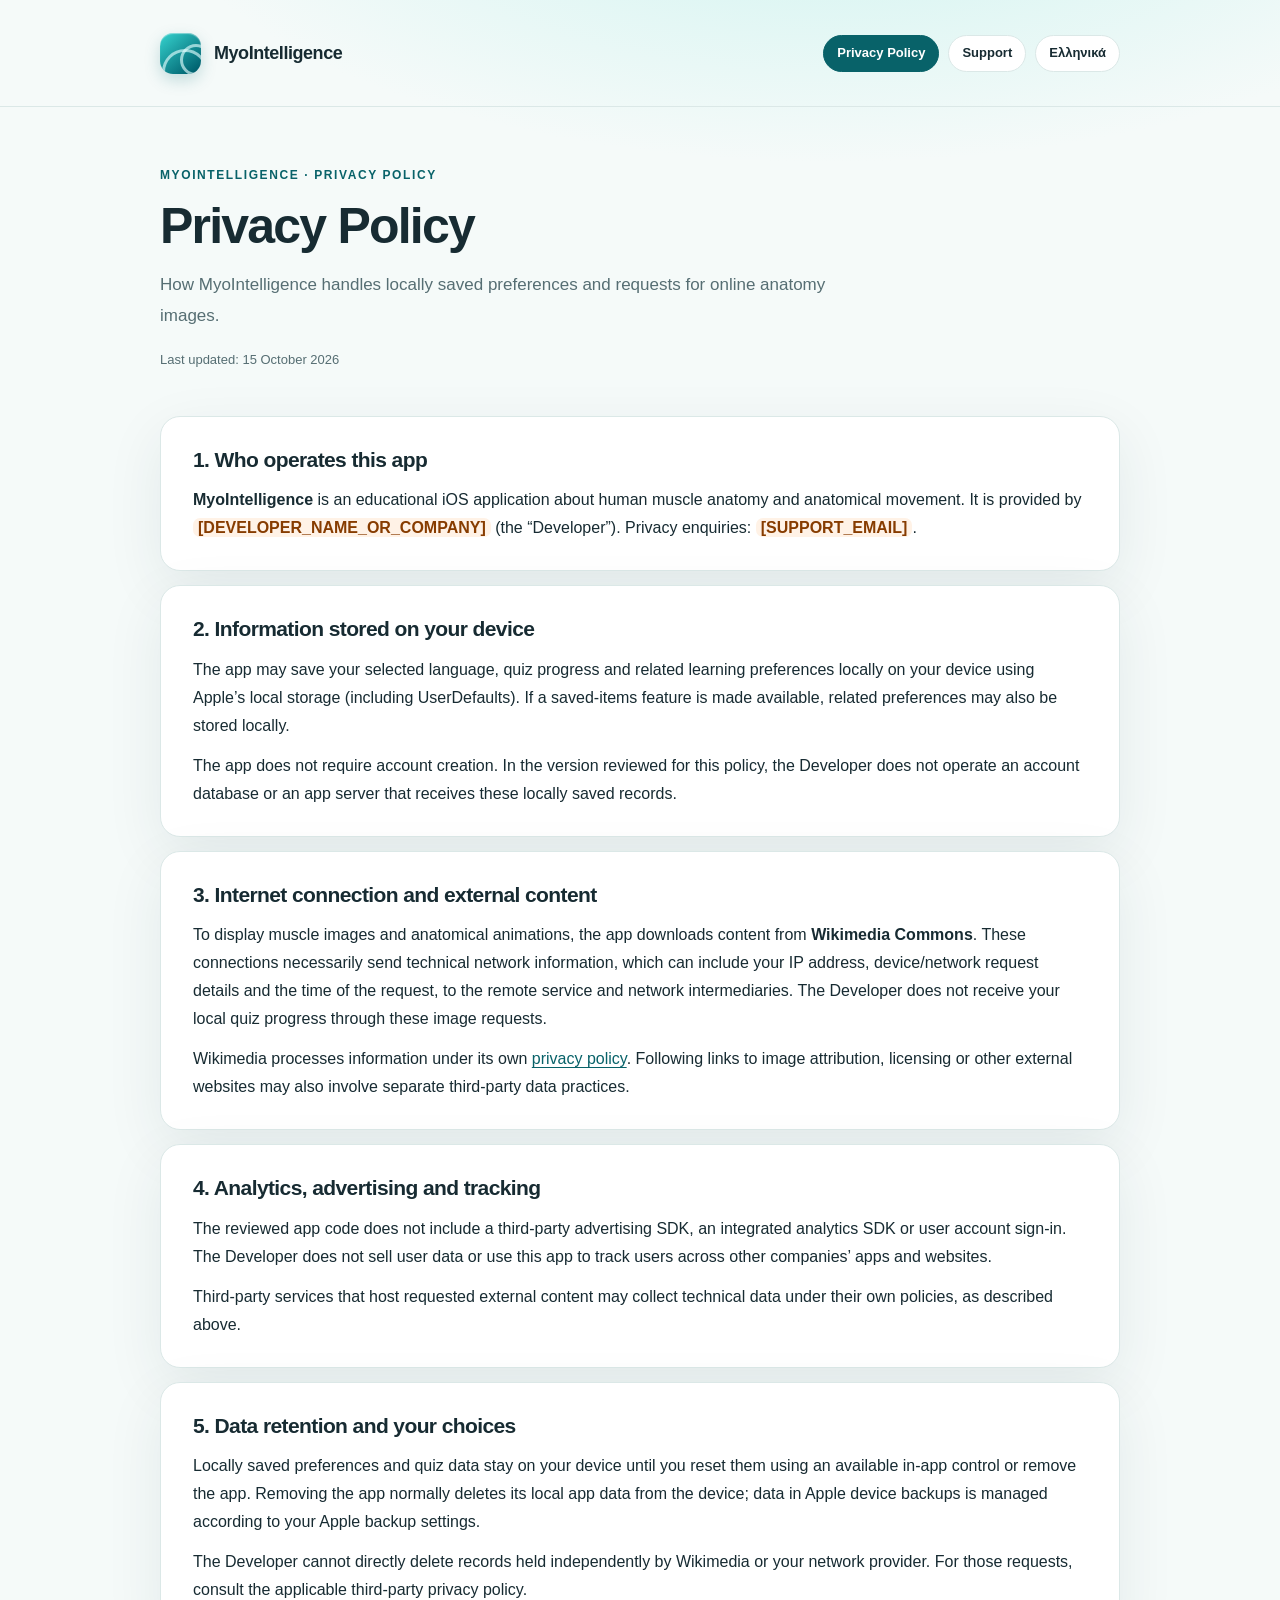
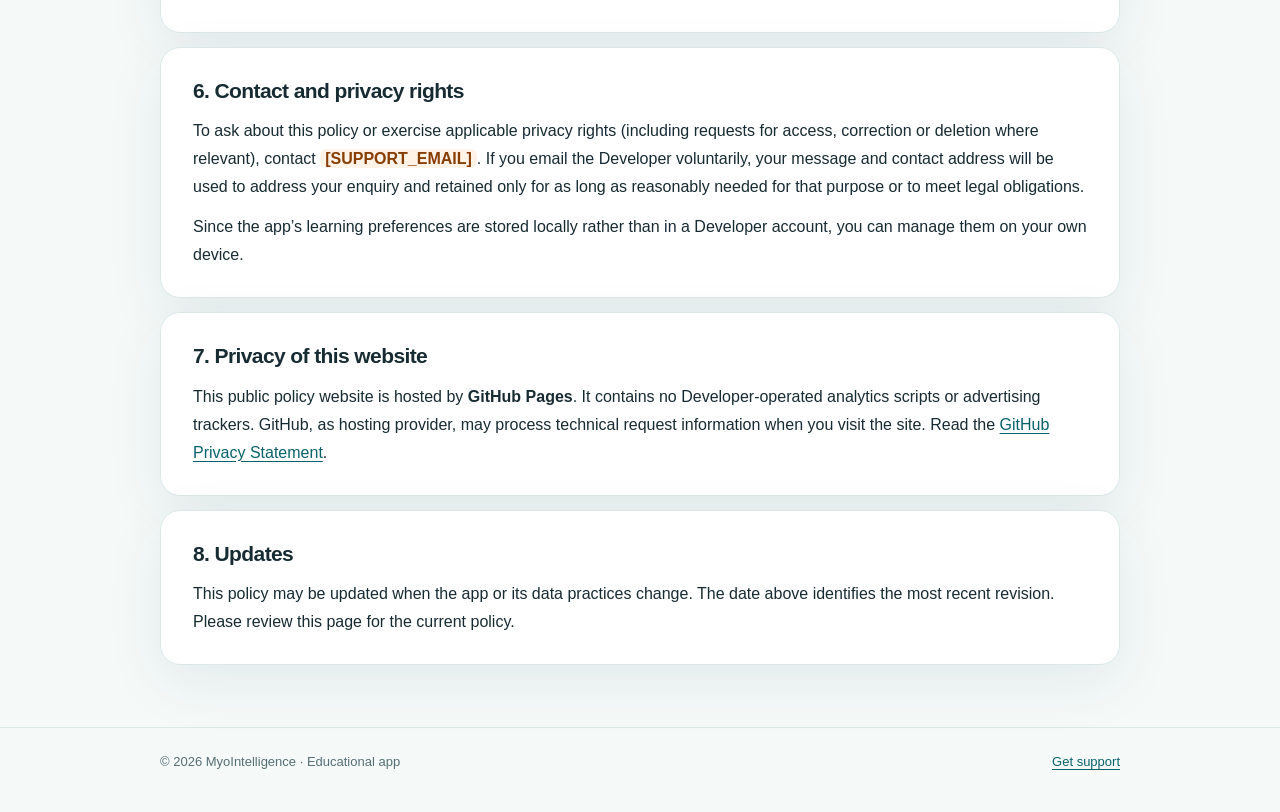
==== index.html @ 0195c65c "Add files via upload" ====
<!doctype html>
<html lang="en">
<head>
  <meta charset="utf-8">
  <meta name="viewport" content="width=device-width, initial-scale=1">
  <meta name="theme-color" content="#086269">
  <meta name="description" content="How MyoIntelligence handles locally saved preferences and requests for online anatomy images.">
  <title>Privacy Policy | MyoIntelligence</title>
  <link rel="stylesheet" href="styles.css">
  <link rel="alternate" hreflang="en" href="index.html">
  <link rel="alternate" hreflang="el" href="el.html">
</head>
<body>
<header>
<div class="wrap top">
  <div class="brand"><span class="mark" aria-hidden="true"></span><span>MyoIntelligence</span></div>
  <nav aria-label="Navigation">
    <a class="current" href="index.html">Privacy Policy</a>
    <a class="" href="support.html">Support</a>
    <a href="el.html" hreflang="el">Ελληνικά</a>
  </nav>
</div>
</header>
<main class="wrap">
  <div class="hero">
    <p class="eyebrow">MyoIntelligence · Privacy Policy</p>
    <h1>Privacy Policy</h1>
    <p class="lede">How MyoIntelligence handles locally saved preferences and requests for online anatomy images.</p>
    <p class="meta">Last updated: 15 October 2026</p>
  </div>
  <div class="stack">
<section class="panel"><h2>1. Who operates this app</h2>
<p><strong>MyoIntelligence</strong> is an educational iOS application about human muscle anatomy and anatomical movement. It is provided by <span class="placeholder">[DEVELOPER_NAME_OR_COMPANY]</span> (the “Developer”). Privacy enquiries: <span class="placeholder">[SUPPORT_EMAIL]</span>.</p>
</section>
<section class="panel"><h2>2. Information stored on your device</h2>
<p>The app may save your selected language, quiz progress and related learning preferences locally on your device using Apple’s local storage (including UserDefaults). If a saved-items feature is made available, related preferences may also be stored locally.</p><p>The app does not require account creation. In the version reviewed for this policy, the Developer does not operate an account database or an app server that receives these locally saved records.</p>
</section>
<section class="panel"><h2>3. Internet connection and external content</h2>
<p>To display muscle images and anatomical animations, the app downloads content from <strong>Wikimedia Commons</strong>. These connections necessarily send technical network information, which can include your IP address, device/network request details and the time of the request, to the remote service and network intermediaries. The Developer does not receive your local quiz progress through these image requests.</p><p>Wikimedia processes information under its own <a href="https://foundation.wikimedia.org/wiki/Policy:Privacy_policy" target="_blank" rel="noopener noreferrer">privacy policy</a>. Following links to image attribution, licensing or other external websites may also involve separate third-party data practices.</p>
</section>
<section class="panel"><h2>4. Analytics, advertising and tracking</h2>
<p>The reviewed app code does not include a third-party advertising SDK, an integrated analytics SDK or user account sign-in. The Developer does not sell user data or use this app to track users across other companies’ apps and websites.</p><p>Third-party services that host requested external content may collect technical data under their own policies, as described above.</p>
</section>
<section class="panel"><h2>5. Data retention and your choices</h2>
<p>Locally saved preferences and quiz data stay on your device until you reset them using an available in-app control or remove the app. Removing the app normally deletes its local app data from the device; data in Apple device backups is managed according to your Apple backup settings.</p><p>The Developer cannot directly delete records held independently by Wikimedia or your network provider. For those requests, consult the applicable third-party privacy policy.</p>
</section>
<section class="panel"><h2>6. Contact and privacy rights</h2>
<p>To ask about this policy or exercise applicable privacy rights (including requests for access, correction or deletion where relevant), contact <span class="placeholder">[SUPPORT_EMAIL]</span>. If you email the Developer voluntarily, your message and contact address will be used to address your enquiry and retained only for as long as reasonably needed for that purpose or to meet legal obligations.</p><p>Since the app’s learning preferences are stored locally rather than in a Developer account, you can manage them on your own device.</p>
</section>
<section class="panel"><h2>7. Privacy of this website</h2>
<p>This public policy website is hosted by <strong>GitHub Pages</strong>. It contains no Developer-operated analytics scripts or advertising trackers. GitHub, as hosting provider, may process technical request information when you visit the site. Read the <a href="https://docs.github.com/en/site-policy/privacy-policies/github-general-privacy-statement" target="_blank" rel="noopener noreferrer">GitHub Privacy Statement</a>.</p>
</section>
<section class="panel"><h2>8. Updates</h2>
<p>This policy may be updated when the app or its data practices change. The date above identifies the most recent revision. Please review this page for the current policy.</p>
</section>
  </div>
</main>
<footer><div class="wrap"><p>© 2026 MyoIntelligence · Educational app</p><p><a href="support.html">Get support</a></p></div></footer>
</body>
</html>
---- styles.css ----
:root{color-scheme:light dark;--bg:#f5faf9;--panel:#fff;--ink:#172b32;--muted:#566e73;--line:#dbe8e7;--teal:#087e83;--teal-deep:#086269;--warm:#e9f8f5;--shadow:0 18px 58px rgba(5,52,59,.08)}
*{box-sizing:border-box}html{scroll-behavior:smooth}body{margin:0;background:radial-gradient(ellipse 960px 420px at 65% -140px,#ccf3ef 0,transparent 72%),var(--bg);color:var(--ink);font:16px/1.75 -apple-system,BlinkMacSystemFont,"Segoe UI",Roboto,Arial,sans-serif;-webkit-font-smoothing:antialiased}
a{color:var(--teal-deep);text-underline-offset:3px}a:hover{color:var(--teal)}a:focus-visible{outline:3px solid #10aaa6;outline-offset:4px;border-radius:3px}
.wrap{width:min(960px,calc(100% - 36px));margin:auto}header{padding:33px 0 32px;border-bottom:1px solid var(--line)}.top{display:flex;justify-content:space-between;align-items:center;gap:24px;flex-wrap:wrap}
.brand{display:flex;align-items:center;gap:13px;font-size:18px;font-weight:800;letter-spacing:-.45px}.mark{width:41px;height:41px;border-radius:13px;background:linear-gradient(140deg,#36d4cf,#00616f 90%);position:relative;box-shadow:inset 0 1px 1px #ffffff75,0 6px 16px #06697535;overflow:hidden}.mark:before,.mark:after{content:"";position:absolute;border:3px solid #e5ffffa0;border-radius:100%}.mark:before{width:40px;height:40px;top:16px;left:2px}.mark:after{width:26px;height:26px;top:11px;left:20px}
nav{display:flex;gap:9px;align-items:center;flex-wrap:wrap}nav a{font-size:13px;font-weight:700;text-decoration:none;border:1px solid var(--line);background:var(--panel);color:var(--ink);border-radius:999px;padding:6px 13px}nav a.current{background:var(--teal-deep);border-color:var(--teal-deep);color:#fff}
.hero{padding:58px 0 24px}.eyebrow{color:var(--teal-deep);font-size:12px;font-weight:800;text-transform:uppercase;letter-spacing:1.6px;margin:0 0 12px}h1{font-size:clamp(32px,5.6vw,50px);letter-spacing:-1.8px;line-height:1.12;margin:0 0 16px}h2{font-size:21px;letter-spacing:-.6px;margin:0 0 12px;line-height:1.4}p{margin:0 0 12px}.lede{font-size:17px;color:var(--muted);max-width:720px;line-height:1.8}.meta{font-size:13px;color:var(--muted);margin:18px 0 0}.stack{display:grid;gap:14px;padding:20px 0 62px}.panel{padding:28px 32px;background:var(--panel);border:1px solid var(--line);border-radius:20px;box-shadow:var(--shadow)}.panel p:last-child,.panel ul:last-child{margin-bottom:0}.panel ul{margin:8px 0 14px;padding-left:22px}.panel li{margin:4px 0}.note{background:var(--warm);border-radius:13px;padding:15px 17px;font-size:14px;margin:14px 0 4px}.placeholder{background:#fff2e6;border-radius:7px;padding:1px 5px;color:#873c00;font-weight:700;overflow-wrap:anywhere}footer{border-top:1px solid var(--line);color:var(--muted);font-size:13px;padding:23px 0 38px}footer .wrap{display:flex;justify-content:space-between;gap:16px;flex-wrap:wrap}footer p{margin:0}
@media(max-width:600px){header{padding:18px 0}.hero{padding:38px 0 15px}.panel{padding:23px 20px;border-radius:16px}h1{letter-spacing:-.8px}.brand{font-size:17px}.top{gap:16px}.stack{padding-bottom:40px}}
@media(prefers-color-scheme:dark){:root{--bg:#071b20;--panel:#10272d;--ink:#edf7f6;--muted:#b2c7c7;--line:#284149;--teal:#45dfd4;--teal-deep:#75e3da;--warm:#103a3d;--shadow:0 15px 42px rgba(0,0,0,.15)}body{background:radial-gradient(ellipse 1000px 450px at 60% -170px,#124c57 0,transparent 72%),var(--bg)}nav a.current{background:#257d83;color:white;border-color:#257d83}.placeholder{background:#5d391f;color:#ffe6c2}}
@media(prefers-reduced-motion:reduce){html{scroll-behavior:auto}}
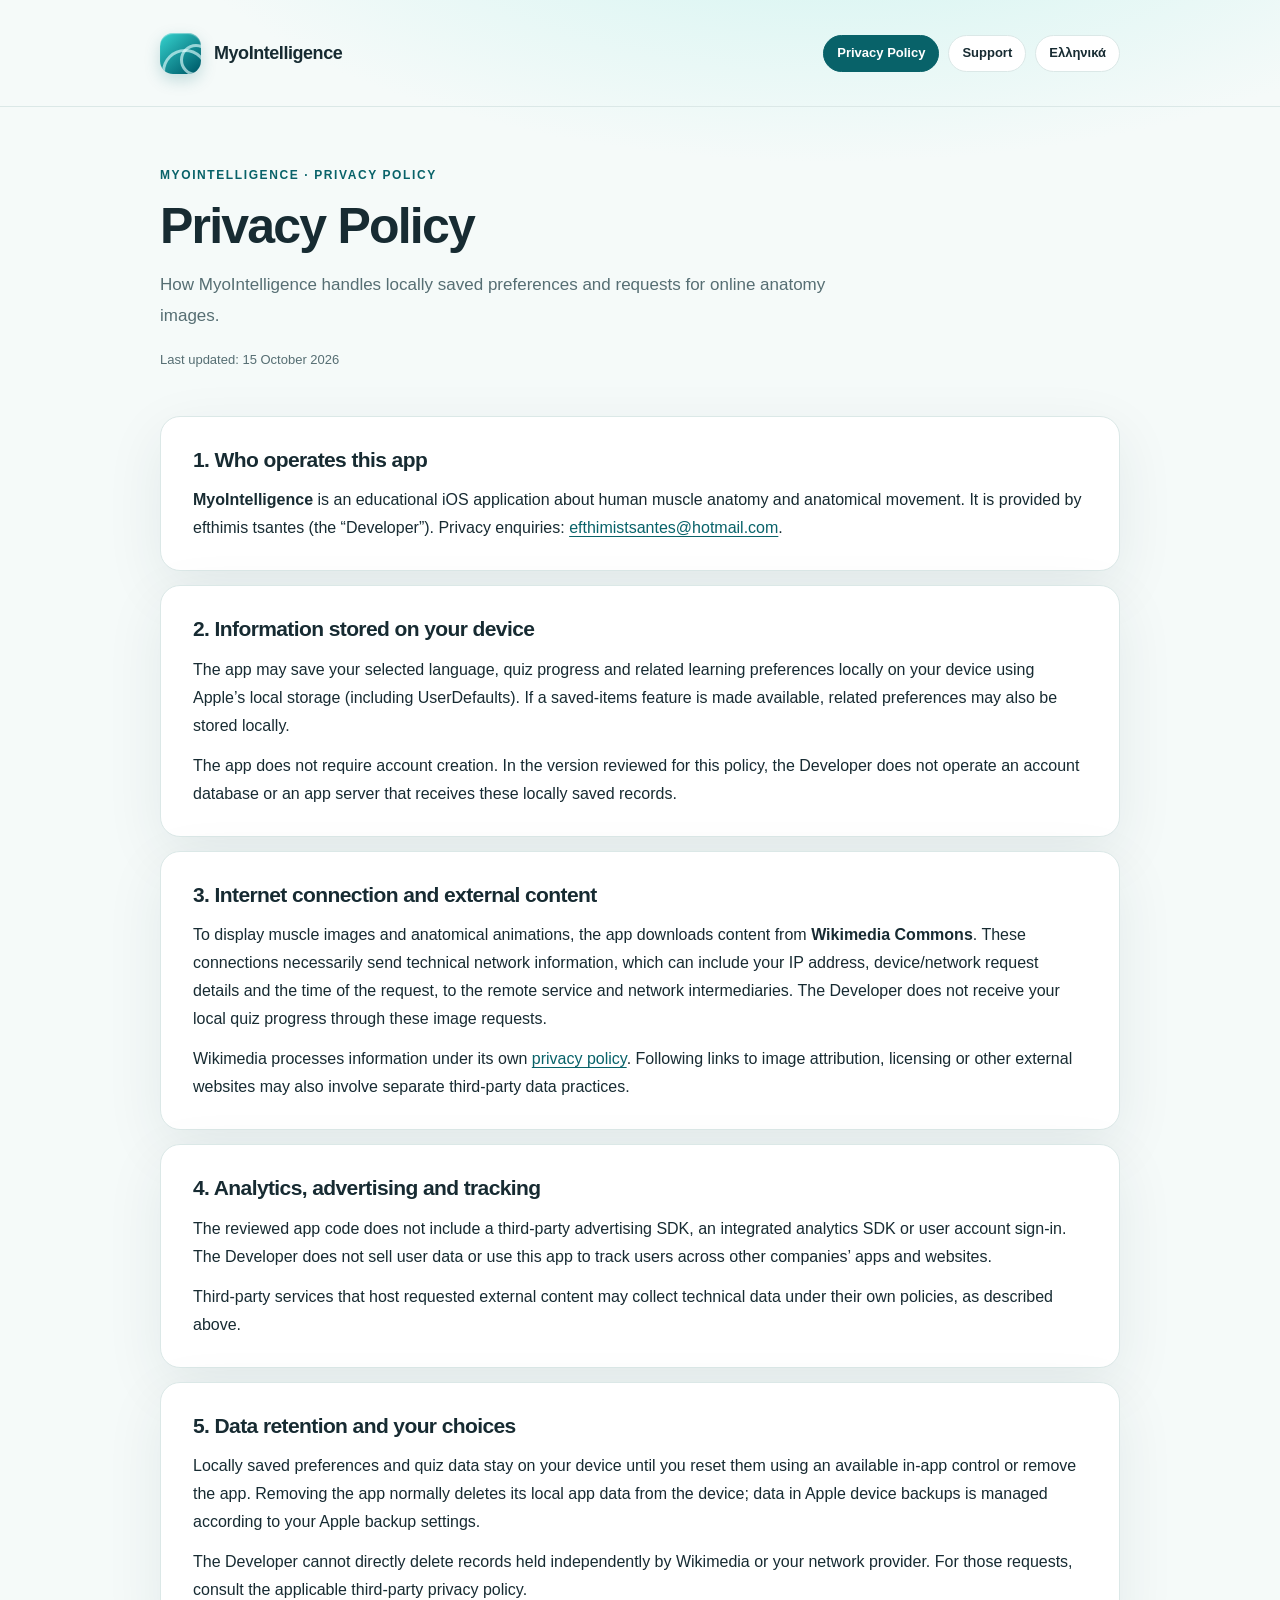
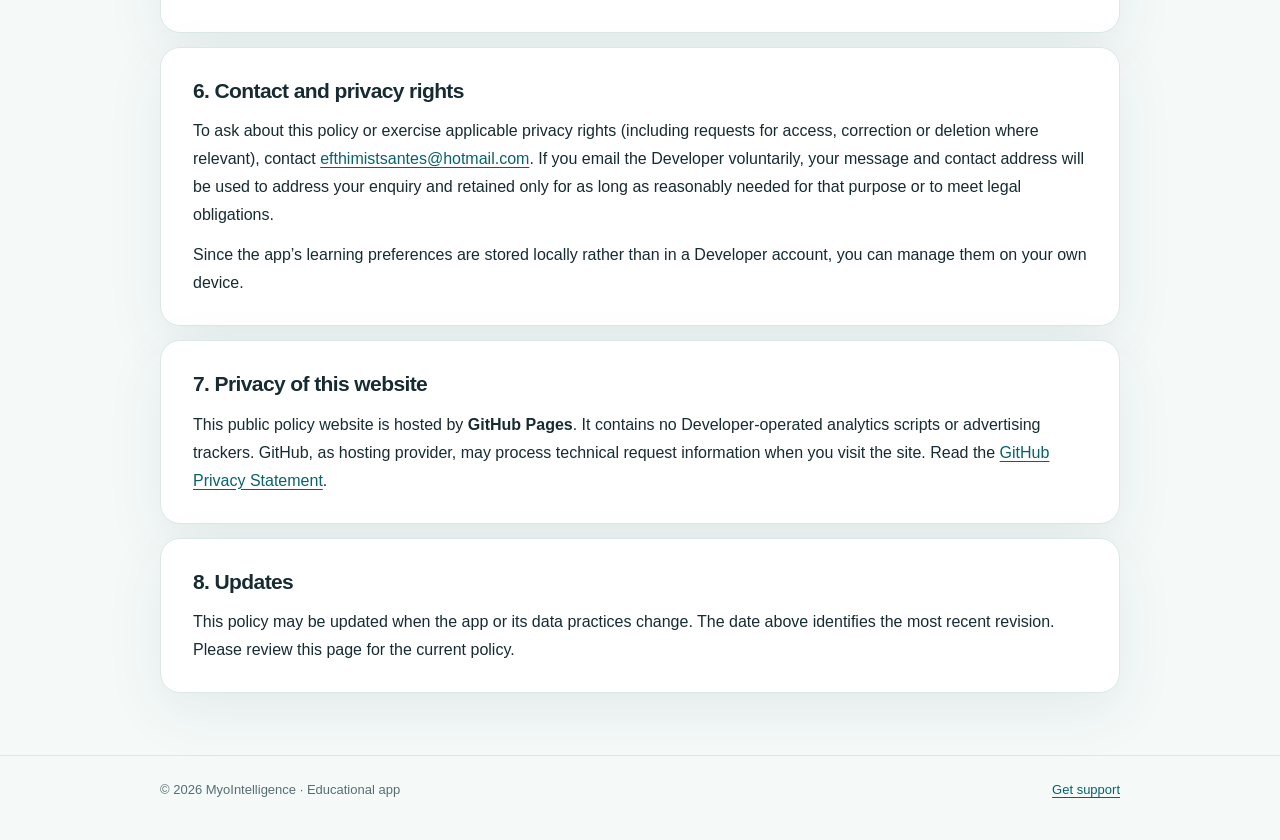
==== commit 5a580aa3: "Add files via upload" ====
--- a/index.html
+++ b/index.html
@@ -3,6 +3,7 @@
 <head>
   <meta charset="utf-8">
   <meta name="viewport" content="width=device-width, initial-scale=1">
+  <meta name="author" content="efthimis tsantes">
   <meta name="theme-color" content="#086269">
   <meta name="description" content="How MyoIntelligence handles locally saved preferences and requests for online anatomy images.">
   <title>Privacy Policy | MyoIntelligence</title>
@@ -30,7 +31,7 @@
   </div>
   <div class="stack">
 <section class="panel"><h2>1. Who operates this app</h2>
-<p><strong>MyoIntelligence</strong> is an educational iOS application about human muscle anatomy and anatomical movement. It is provided by <span class="placeholder">[DEVELOPER_NAME_OR_COMPANY]</span> (the “Developer”). Privacy enquiries: <span class="placeholder">[SUPPORT_EMAIL]</span>.</p>
+<p><strong>MyoIntelligence</strong> is an educational iOS application about human muscle anatomy and anatomical movement. It is provided by efthimis tsantes (the “Developer”). Privacy enquiries: <a href="mailto:efthimistsantes@hotmail.com">efthimistsantes@hotmail.com</a>.</p>
 </section>
 <section class="panel"><h2>2. Information stored on your device</h2>
 <p>The app may save your selected language, quiz progress and related learning preferences locally on your device using Apple’s local storage (including UserDefaults). If a saved-items feature is made available, related preferences may also be stored locally.</p><p>The app does not require account creation. In the version reviewed for this policy, the Developer does not operate an account database or an app server that receives these locally saved records.</p>
@@ -45,7 +46,7 @@
 <p>Locally saved preferences and quiz data stay on your device until you reset them using an available in-app control or remove the app. Removing the app normally deletes its local app data from the device; data in Apple device backups is managed according to your Apple backup settings.</p><p>The Developer cannot directly delete records held independently by Wikimedia or your network provider. For those requests, consult the applicable third-party privacy policy.</p>
 </section>
 <section class="panel"><h2>6. Contact and privacy rights</h2>
-<p>To ask about this policy or exercise applicable privacy rights (including requests for access, correction or deletion where relevant), contact <span class="placeholder">[SUPPORT_EMAIL]</span>. If you email the Developer voluntarily, your message and contact address will be used to address your enquiry and retained only for as long as reasonably needed for that purpose or to meet legal obligations.</p><p>Since the app’s learning preferences are stored locally rather than in a Developer account, you can manage them on your own device.</p>
+<p>To ask about this policy or exercise applicable privacy rights (including requests for access, correction or deletion where relevant), contact <a href="mailto:efthimistsantes@hotmail.com">efthimistsantes@hotmail.com</a>. If you email the Developer voluntarily, your message and contact address will be used to address your enquiry and retained only for as long as reasonably needed for that purpose or to meet legal obligations.</p><p>Since the app’s learning preferences are stored locally rather than in a Developer account, you can manage them on your own device.</p>
 </section>
 <section class="panel"><h2>7. Privacy of this website</h2>
 <p>This public policy website is hosted by <strong>GitHub Pages</strong>. It contains no Developer-operated analytics scripts or advertising trackers. GitHub, as hosting provider, may process technical request information when you visit the site. Read the <a href="https://docs.github.com/en/site-policy/privacy-policies/github-general-privacy-statement" target="_blank" rel="noopener noreferrer">GitHub Privacy Statement</a>.</p>
